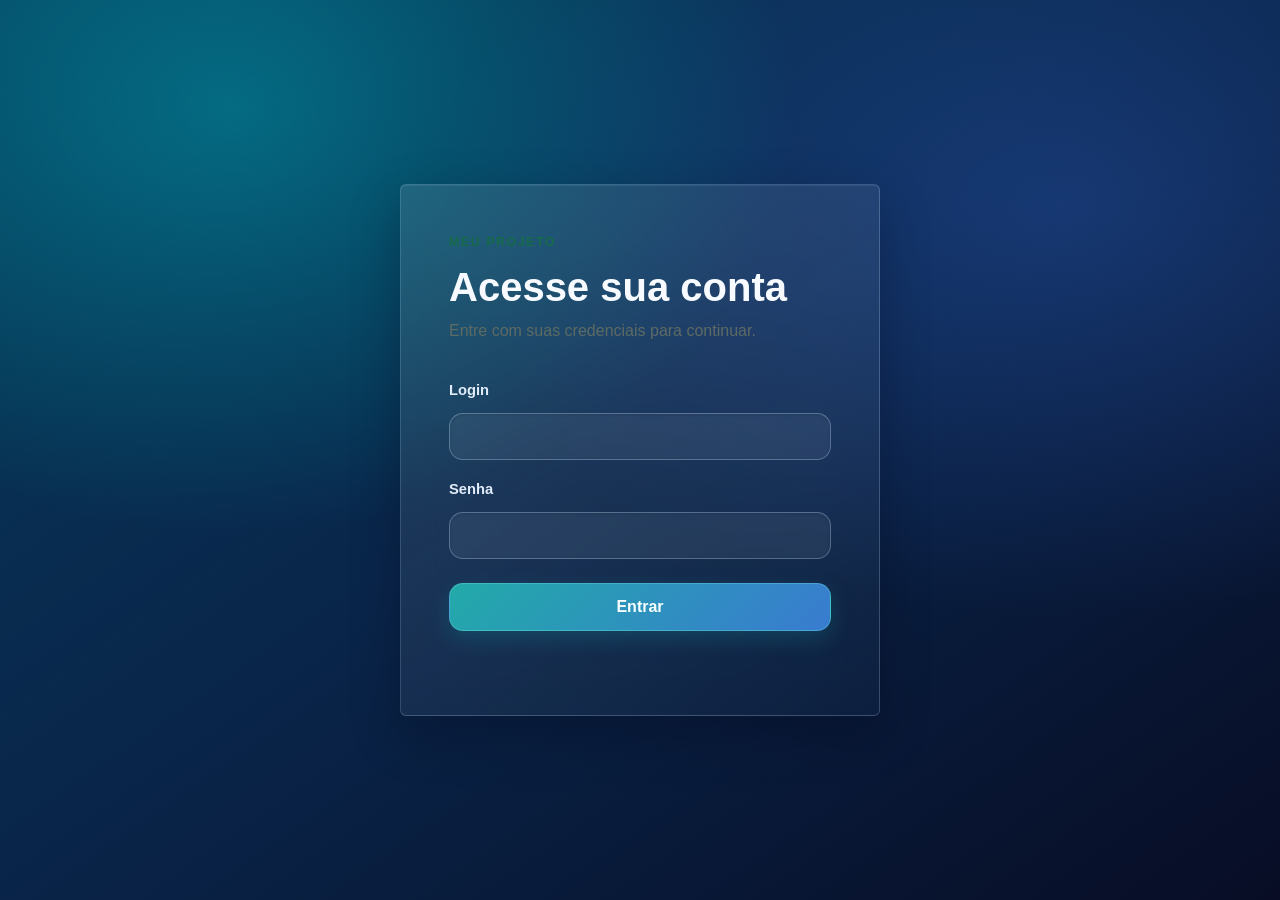
==== frontend/index.html @ c5158ffa "Adiciona interface web do CodeCamp Co-authored-by: Copilot <223556219+Copilot@users.noreply.github.c" ====
<!doctype html>
<html lang="pt-BR">
  <head>
    <meta charset="utf-8">
    <meta name="viewport" content="width=device-width, initial-scale=1">
    <title>Entrar | Meu Projeto</title>
    <link rel="stylesheet" href="css/style.css">
    <link rel="stylesheet" href="css/global.css">
    <script type="module" src="js/login.js"></script>
  </head>
  <body class="gradient-bg">
    <main class="page-shell">
      <section class="panel login-panel glass" aria-labelledby="page-title">
        <p class="eyebrow">Meu Projeto</p>
        <h1 id="page-title">Acesse sua conta</h1>
        <p class="intro">Entre com suas credenciais para continuar.</p>

        <form id="login-form" novalidate>
          <label for="login">Login</label>
          <input id="login" name="login" type="text" autocomplete="username" required>

          <label for="password">Senha</label>
          <input id="password" name="senha" type="password" autocomplete="current-password" required>

          <button id="login-button" type="submit">Entrar</button>
          <div id="login-message" class="message" role="status" aria-live="polite"></div>
        </form>
      </section>
    </main>
  </body>
</html>
---- frontend/css/style.css ----
:root {
  color-scheme: light;
  font-family: "Trebuchet MS", "Segoe UI", sans-serif;
  color: #19231f;
  background: #edf1e8;
  font-synthesis: none;
  text-rendering: optimizeLegibility;
  --ink: #19231f;
  --muted: #5e6b64;
  --green: #176b4b;
  --green-dark: #10543a;
  --line: #d8e0d7;
  --surface: #fffefa;
  --danger: #a3332a;
}

* {
  box-sizing: border-box;
}

body {
  min-width: 320px;
  min-height: 100vh;
  margin: 0;
  background-image: linear-gradient(135deg, #edf1e8 0%, #f7f4e9 52%, #e4eee6 100%);
}

.page-shell {
  width: min(100% - 32px, 760px);
  min-height: 100vh;
  margin: 0 auto;
  display: grid;
  align-content: center;
  padding: 40px 0;
}

.panel {
  padding: clamp(24px, 6vw, 48px);
  border: 1px solid rgba(25, 35, 31, 0.1);
  border-radius: 6px;
  background: var(--surface);
  box-shadow: 0 18px 50px rgba(33, 54, 43, 0.08);
}

.login-panel {
  width: min(100%, 480px);
  justify-self: center;
}

.eyebrow {
  margin: 0 0 12px;
  color: var(--green);
  font-size: 0.78rem;
  font-weight: 700;
  letter-spacing: 0.12em;
  text-transform: uppercase;
}

h1,
h2,
p {
  margin-top: 0;
}

h1 {
  margin-bottom: 10px;
  font-size: clamp(1.8rem, 7vw, 2.5rem);
  line-height: 1.1;
}

h2 {
  margin-bottom: 8px;
  font-size: 1.25rem;
}

.intro,
.message {
  color: var(--muted);
  line-height: 1.5;
}

form {
  display: grid;
  gap: 10px;
  margin-top: 28px;
}

label {
  margin-top: 8px;
  font-size: 0.92rem;
  font-weight: 700;
}

input {
  width: 100%;
  min-height: 46px;
  padding: 10px 12px;
  border: 1px solid #aebbb0;
  border-radius: 4px;
  background: #fff;
  color: var(--ink);
  font: inherit;
}

input:focus-visible,
button:focus-visible {
  outline: 3px solid #9bc9ad;
  outline-offset: 2px;
}

button {
  min-height: 46px;
  margin-top: 14px;
  padding: 10px 16px;
  border: 0;
  border-radius: 4px;
  background: var(--green);
  color: white;
  font: inherit;
  font-weight: 700;
  cursor: pointer;
}

button:hover:not(:disabled) {
  background: var(--green-dark);
}

button:disabled {
  cursor: wait;
  opacity: 0.7;
}

.message {
  min-height: 1.5em;
  margin: 2px 0 0;
}

.message-error {
  color: var(--danger);
}

.message-warning {
  color: #805b10;
}

.dashboard-shell {
  align-content: start;
  gap: 28px;
  padding-top: clamp(32px, 8vh, 72px);
}

.dashboard-header {
  display: flex;
  align-items: center;
  justify-content: space-between;
  gap: 16px;
}

.dashboard-header h1 {
  margin-bottom: 0;
}

.button-secondary {
  min-height: 40px;
  margin: 0;
  border: 1px solid #9eaca1;
  background: transparent;
  color: var(--ink);
}

.button-secondary:hover:not(:disabled) {
  background: #e9efe8;
}

.dashboard-panel {
  min-height: 220px;
}

.data-output {
  overflow: auto;
  max-width: 100%;
  margin: 20px 0 0;
  padding: 16px;
  border-left: 3px solid var(--green);
  background: #f1f5ef;
  color: #26332b;
  font: 0.9rem/1.55 ui-monospace, SFMono-Regular, Consolas, monospace;
  white-space: pre-wrap;
  overflow-wrap: anywhere;
}

@media (max-width: 480px) {
  .dashboard-header {
    align-items: flex-start;
  }

  .button-secondary {
    min-width: 72px;
  }
}
---- frontend/css/global.css ----
/* Identidade visual compartilhada pelo login, dashboard e páginas de gestão. */
:root {
  color-scheme: dark;
  font-family: Inter, "Segoe UI", Roboto, sans-serif;
  font-synthesis: none;
  text-rendering: optimizeLegibility;
  --color-ink: #f2f8ff;
  --color-muted: #b7c8dd;
  --color-sidebar: rgba(9, 24, 55, 0.72);
  --color-sidebar-hover: rgba(44, 101, 147, 0.46);
  --color-accent: #73e4dc;
  --color-page: #071329;
  --color-surface: rgba(17, 37, 72, 0.52);
  --color-border: rgba(194, 225, 255, 0.2);
  --color-glow: rgba(61, 225, 218, 0.22);
  --color-danger: #ff9caa;
  --glass-blur: 18px;
}

*,
*::before,
*::after {
  box-sizing: border-box;
}

html,
body {
  width: 100%;
  min-width: 320px;
  min-height: 100%;
  margin: 0;
}

body {
  color: var(--color-ink);
  background: var(--color-page);
  line-height: 1.6;
}

/* Fundo com luzes difusas, semelhante à atmosfera da referência. */
.gradient-bg {
  background-color: var(--color-page);
  background-image:
    radial-gradient(ellipse at 18% 12%, rgba(0, 184, 193, 0.42), transparent 38%),
    radial-gradient(ellipse at 83% 23%, rgba(45, 91, 187, 0.38), transparent 42%),
    linear-gradient(145deg, #063b5a 0%, #09254a 48%, #080d25 100%);
  background-attachment: fixed;
}

/* Aplique .glass em painéis, cards e blocos de conteúdo. */
.glass {
  border: 1px solid var(--color-border) !important;
  background: linear-gradient(145deg, rgba(255, 255, 255, 0.11), rgba(121, 181, 224, 0.045)) !important;
  -webkit-backdrop-filter: blur(var(--glass-blur));
  backdrop-filter: blur(var(--glass-blur));
  box-shadow: 0 18px 50px rgba(0, 5, 22, 0.28), inset 0 1px rgba(255, 255, 255, 0.08) !important;
}

h1,
h2,
h3 {
  color: #f7fbff;
}

p {
  color: var(--color-muted);
}

a {
  color: var(--color-accent);
}

button,
.primary-button,
.companies-button,
.courses-button {
  border: 1px solid rgba(121, 244, 233, 0.3);
  border-radius: 14px;
  background: linear-gradient(135deg, #22aaa9, #397bd0);
  color: #f8ffff;
  box-shadow: 0 8px 22px rgba(19, 175, 185, 0.2);
  transition: transform 160ms ease, box-shadow 160ms ease, filter 160ms ease;
}

button:hover:not(:disabled),
.primary-button:hover:not(:disabled),
.companies-button:hover:not(:disabled),
.courses-button:hover:not(:disabled) {
  filter: brightness(1.12);
  box-shadow: 0 10px 28px rgba(32, 201, 203, 0.3);
}

button:disabled {
  opacity: 0.65;
}

input,
textarea,
select {
  border: 1px solid rgba(198, 226, 255, 0.3) !important;
  border-radius: 14px !important;
  background: rgba(227, 243, 255, 0.075) !important;
  color: var(--color-ink) !important;
  box-shadow: inset 0 1px 3px rgba(0, 8, 28, 0.15);
}

input::placeholder,
textarea::placeholder {
  color: rgba(218, 232, 247, 0.62);
}

input:focus,
textarea:focus,
select:focus {
  border-color: rgba(115, 228, 220, 0.8) !important;
  box-shadow: 0 0 0 3px rgba(74, 214, 211, 0.16);
  outline: none;
}

label {
  color: #e0ecf9;
}

table {
  color: var(--color-ink);
}

table th {
  background: rgba(165, 208, 238, 0.1) !important;
  color: #c9dced !important;
}

table th,
table td {
  border-color: rgba(195, 220, 245, 0.13) !important;
}

table tbody tr:hover {
  background: rgba(125, 197, 225, 0.075) !important;
}

.sidebar {
  border-right: 1px solid rgba(190, 225, 255, 0.13);
  background: rgba(5, 18, 43, 0.7) !important;
  -webkit-backdrop-filter: blur(20px);
  backdrop-filter: blur(20px);
  box-shadow: 8px 0 32px rgba(0, 7, 24, 0.18);
}

.sidebar__link {
  border-radius: 12px !important;
  color: #d5e6f7 !important;
}

.sidebar__link:hover,
.sidebar__link.active {
  border-left-color: var(--color-accent) !important;
  background: rgba(68, 163, 187, 0.2) !important;
  color: #fff !important;
}

.status-badge,
.course-status {
  border: 1px solid rgba(196, 224, 247, 0.18);
  background: rgba(198, 220, 240, 0.12);
  color: #d8e7f5;
}

.status-badge--active,
.course-status--active {
  border-color: rgba(112, 231, 188, 0.28);
  background: rgba(59, 184, 135, 0.18);
  color: #a5f0d0;
}

.status-badge--inactive,
.course-status--inactive {
  border-color: rgba(255, 165, 160, 0.28);
  background: rgba(209, 82, 91, 0.18);
  color: #ffc0bd;
}

.message-error,
.users-feedback--error,
.companies-feedback--error,
.courses-feedback--error {
  color: var(--color-danger) !important;
}

:focus-visible {
  outline: 3px solid var(--color-accent);
  outline-offset: 3px;
}

@media (prefers-reduced-motion: reduce) {
  *,
  *::before,
  *::after {
    scroll-behavior: auto !important;
    transition-duration: 0.01ms !important;
  }
}
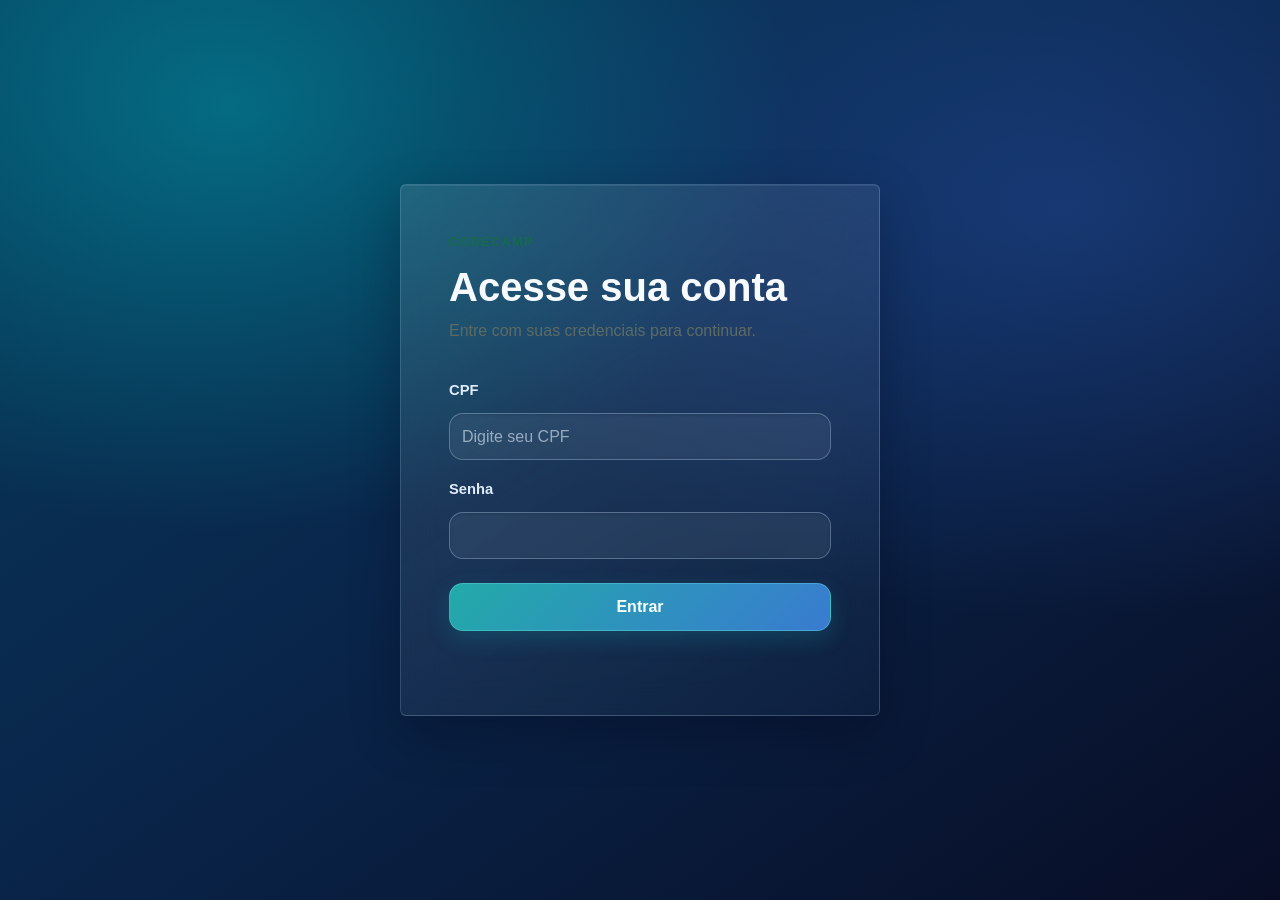
==== commit 57c13ecf: "Auto stash before merge of "main" and "origin/master"" ====
--- a/frontend/index.html
+++ b/frontend/index.html
@@ -3,7 +3,7 @@
   <head>
     <meta charset="utf-8">
     <meta name="viewport" content="width=device-width, initial-scale=1">
-    <title>Entrar | Meu Projeto</title>
+    <title>Entrar | CodeCamp</title>
     <link rel="stylesheet" href="css/style.css">
     <link rel="stylesheet" href="css/global.css">
     <script type="module" src="js/login.js"></script>
@@ -11,13 +11,13 @@
   <body class="gradient-bg">
     <main class="page-shell">
       <section class="panel login-panel glass" aria-labelledby="page-title">
-        <p class="eyebrow">Meu Projeto</p>
+        <p class="eyebrow">CodeCamp</p>
         <h1 id="page-title">Acesse sua conta</h1>
         <p class="intro">Entre com suas credenciais para continuar.</p>
 
         <form id="login-form" novalidate>
-          <label for="login">Login</label>
-          <input id="login" name="login" type="text" autocomplete="username" required>
+          <label for="login">CPF</label>
+          <input id="login" name="login" type="text" inputmode="numeric" autocomplete="username" placeholder="Digite seu CPF" required>
 
           <label for="password">Senha</label>
           <input id="password" name="senha" type="password" autocomplete="current-password" required>
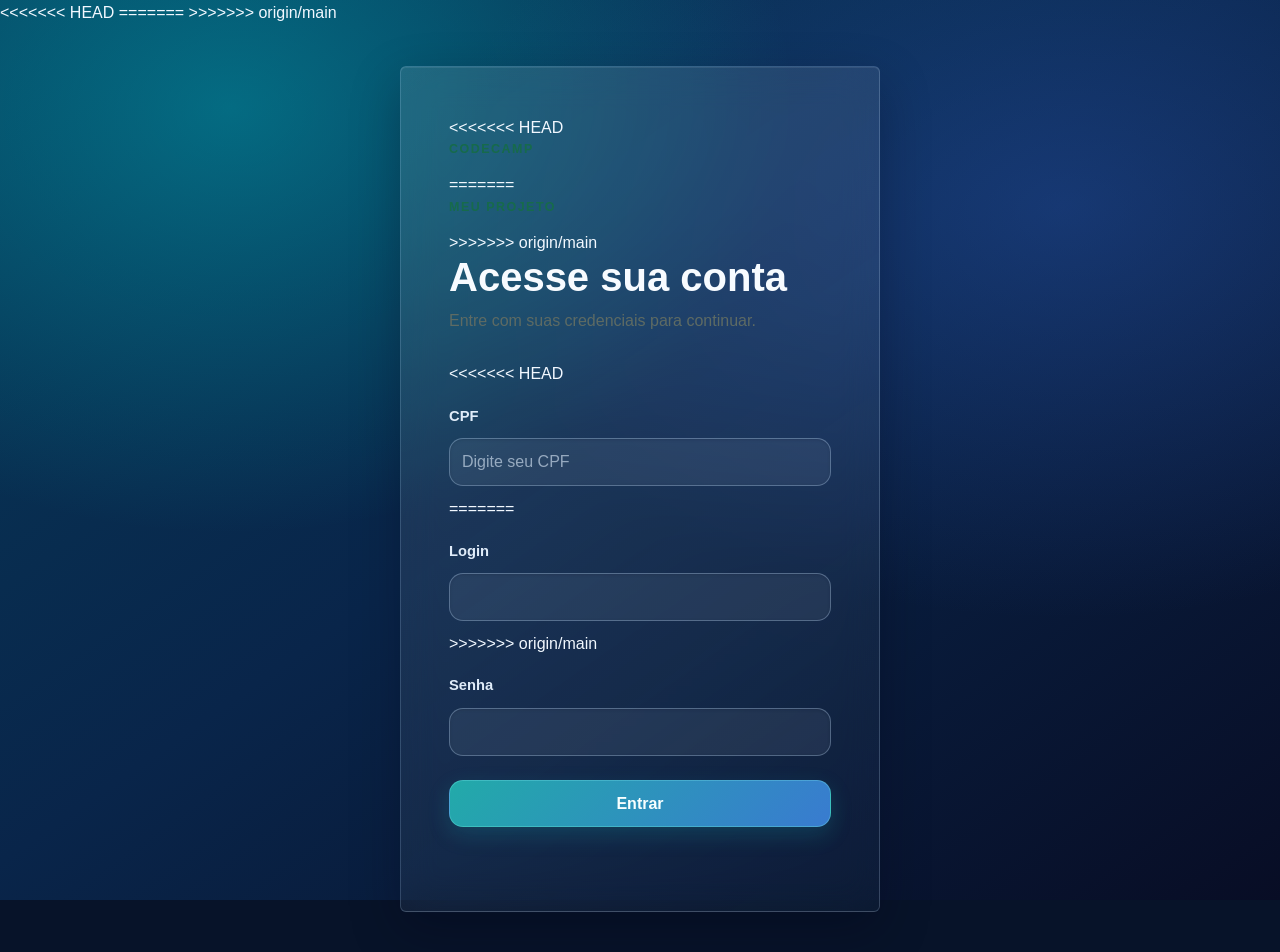
==== commit bd46c871: "Merge remote-tracking branch 'origin/main'" ====
--- a/frontend/index.html
+++ b/frontend/index.html
@@ -3,7 +3,11 @@
   <head>
     <meta charset="utf-8">
     <meta name="viewport" content="width=device-width, initial-scale=1">
+<<<<<<< HEAD
     <title>Entrar | CodeCamp</title>
+=======
+    <title>Entrar | Meu Projeto</title>
+>>>>>>> origin/main
     <link rel="stylesheet" href="css/style.css">
     <link rel="stylesheet" href="css/global.css">
     <script type="module" src="js/login.js"></script>
@@ -11,13 +15,22 @@
   <body class="gradient-bg">
     <main class="page-shell">
       <section class="panel login-panel glass" aria-labelledby="page-title">
+<<<<<<< HEAD
         <p class="eyebrow">CodeCamp</p>
+=======
+        <p class="eyebrow">Meu Projeto</p>
+>>>>>>> origin/main
         <h1 id="page-title">Acesse sua conta</h1>
         <p class="intro">Entre com suas credenciais para continuar.</p>
 
         <form id="login-form" novalidate>
+<<<<<<< HEAD
           <label for="login">CPF</label>
           <input id="login" name="login" type="text" inputmode="numeric" autocomplete="username" placeholder="Digite seu CPF" required>
+=======
+          <label for="login">Login</label>
+          <input id="login" name="login" type="text" autocomplete="username" required>
+>>>>>>> origin/main
 
           <label for="password">Senha</label>
           <input id="password" name="senha" type="password" autocomplete="current-password" required>
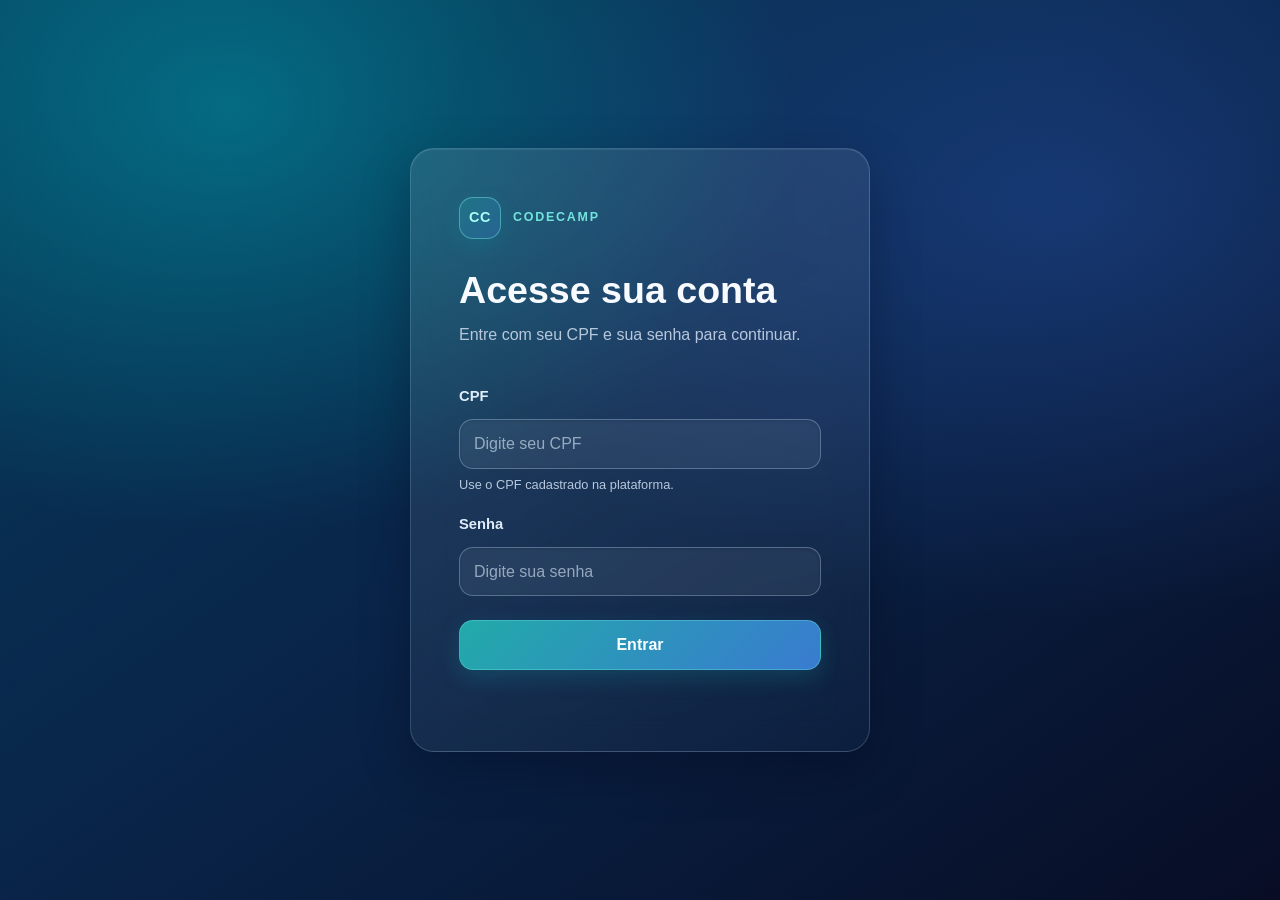
==== commit 153cd982: "Finaliza login e gerenciamento de estudantes Alinha o formulário de login ao contrato do LoginContro" ====
--- a/frontend/index.html
+++ b/frontend/index.html
@@ -3,11 +3,8 @@
   <head>
     <meta charset="utf-8">
     <meta name="viewport" content="width=device-width, initial-scale=1">
-<<<<<<< HEAD
+    <meta name="theme-color" content="#071329">
     <title>Entrar | CodeCamp</title>
-=======
-    <title>Entrar | Meu Projeto</title>
->>>>>>> origin/main
     <link rel="stylesheet" href="css/style.css">
     <link rel="stylesheet" href="css/global.css">
     <script type="module" src="js/login.js"></script>
@@ -15,28 +12,43 @@
   <body class="gradient-bg">
     <main class="page-shell">
       <section class="panel login-panel glass" aria-labelledby="page-title">
-<<<<<<< HEAD
-        <p class="eyebrow">CodeCamp</p>
-=======
-        <p class="eyebrow">Meu Projeto</p>
->>>>>>> origin/main
+        <div class="brand-lockup" aria-label="CodeCamp">
+          <span class="brand-mark" aria-hidden="true">CC</span>
+          <span class="eyebrow">CodeCamp</span>
+        </div>
+
         <h1 id="page-title">Acesse sua conta</h1>
-        <p class="intro">Entre com suas credenciais para continuar.</p>
+        <p class="intro">Entre com seu CPF e sua senha para continuar.</p>
 
         <form id="login-form" novalidate>
-<<<<<<< HEAD
           <label for="login">CPF</label>
-          <input id="login" name="login" type="text" inputmode="numeric" autocomplete="username" placeholder="Digite seu CPF" required>
-=======
-          <label for="login">Login</label>
-          <input id="login" name="login" type="text" autocomplete="username" required>
->>>>>>> origin/main
+          <input
+            id="login"
+            name="login"
+            type="text"
+            inputmode="numeric"
+            autocomplete="username"
+            autocapitalize="off"
+            spellcheck="false"
+            placeholder="Digite seu CPF"
+            aria-describedby="login-hint login-message"
+            required
+          >
+          <small id="login-hint" class="login-hint">Use o CPF cadastrado na plataforma.</small>
 
           <label for="password">Senha</label>
-          <input id="password" name="senha" type="password" autocomplete="current-password" required>
+          <input
+            id="password"
+            name="senha"
+            type="password"
+            autocomplete="current-password"
+            placeholder="Digite sua senha"
+            aria-describedby="login-message"
+            required
+          >
 
           <button id="login-button" type="submit">Entrar</button>
-          <div id="login-message" class="message" role="status" aria-live="polite"></div>
+          <p id="login-message" class="message" role="status" aria-live="polite"></p>
         </form>
       </section>
     </main>
--- a/frontend/css/style.css
+++ b/frontend/css/style.css
@@ -1,200 +1,113 @@
-:root {
-  color-scheme: light;
-  font-family: "Trebuchet MS", "Segoe UI", sans-serif;
-  color: #19231f;
-  background: #edf1e8;
-  font-synthesis: none;
-  text-rendering: optimizeLegibility;
-  --ink: #19231f;
-  --muted: #5e6b64;
-  --green: #176b4b;
-  --green-dark: #10543a;
-  --line: #d8e0d7;
-  --surface: #fffefa;
-  --danger: #a3332a;
-}
-
-* {
-  box-sizing: border-box;
-}
-
-body {
-  min-width: 320px;
+.page-shell {
+  display: grid;
   min-height: 100vh;
-  margin: 0;
-  background-image: linear-gradient(135deg, #edf1e8 0%, #f7f4e9 52%, #e4eee6 100%);
-}
-
-.page-shell {
-  width: min(100% - 32px, 760px);
-  min-height: 100vh;
-  margin: 0 auto;
-  display: grid;
   align-content: center;
-  padding: 40px 0;
-}
-
-.panel {
-  padding: clamp(24px, 6vw, 48px);
-  border: 1px solid rgba(25, 35, 31, 0.1);
-  border-radius: 6px;
-  background: var(--surface);
-  box-shadow: 0 18px 50px rgba(33, 54, 43, 0.08);
+  justify-items: center;
+  padding: 32px 16px;
 }
 
 .login-panel {
-  width: min(100%, 480px);
-  justify-self: center;
+  width: min(100%, 460px);
+  padding: clamp(28px, 7vw, 48px);
+  border-radius: 24px;
+}
+
+.brand-lockup {
+  display: flex;
+  align-items: center;
+  gap: 12px;
+  margin-bottom: 30px;
+}
+
+.brand-mark {
+  display: grid;
+  width: 42px;
+  height: 42px;
+  place-items: center;
+  border: 1px solid rgba(121, 244, 233, 0.42);
+  border-radius: 14px;
+  background: linear-gradient(135deg, rgba(34, 170, 169, 0.28), rgba(57, 123, 208, 0.32));
+  color: #a8fff4;
+  font-size: 0.9rem;
+  font-weight: 800;
+  letter-spacing: 0.04em;
+  box-shadow: 0 8px 22px rgba(19, 175, 185, 0.14);
 }
 
 .eyebrow {
-  margin: 0 0 12px;
-  color: var(--green);
+  margin: 0;
+  color: var(--color-accent);
   font-size: 0.78rem;
   font-weight: 700;
-  letter-spacing: 0.12em;
+  letter-spacing: 0.14em;
   text-transform: uppercase;
 }
 
-h1,
-h2,
-p {
-  margin-top: 0;
+.login-panel h1 {
+  margin: 0 0 10px;
+  font-size: clamp(1.8rem, 7vw, 2.35rem);
+  line-height: 1.15;
 }
 
-h1 {
-  margin-bottom: 10px;
-  font-size: clamp(1.8rem, 7vw, 2.5rem);
-  line-height: 1.1;
+.intro {
+  margin: 0;
+  color: var(--color-muted);
+  line-height: 1.6;
 }
 
-h2 {
-  margin-bottom: 8px;
-  font-size: 1.25rem;
+#login-form {
+  display: grid;
+  gap: 10px;
+  margin-top: 30px;
 }
 
-.intro,
-.message {
-  color: var(--muted);
-  line-height: 1.5;
-}
-
-form {
-  display: grid;
-  gap: 10px;
-  margin-top: 28px;
-}
-
-label {
+#login-form label {
   margin-top: 8px;
+  color: #e0ecf9;
   font-size: 0.92rem;
   font-weight: 700;
 }
 
-input {
+#login-form input {
   width: 100%;
-  min-height: 46px;
-  padding: 10px 12px;
-  border: 1px solid #aebbb0;
-  border-radius: 4px;
-  background: #fff;
-  color: var(--ink);
+  min-height: 48px;
+  padding: 11px 14px;
   font: inherit;
 }
 
-input:focus-visible,
-button:focus-visible {
-  outline: 3px solid #9bc9ad;
-  outline-offset: 2px;
+.login-hint {
+  margin-top: -4px;
+  color: var(--color-muted);
+  font-size: 0.8rem;
 }
 
-button {
-  min-height: 46px;
+#login-button {
+  min-height: 48px;
   margin-top: 14px;
-  padding: 10px 16px;
-  border: 0;
-  border-radius: 4px;
-  background: var(--green);
-  color: white;
+  padding: 11px 16px;
   font: inherit;
   font-weight: 700;
   cursor: pointer;
 }
 
-button:hover:not(:disabled) {
-  background: var(--green-dark);
-}
-
-button:disabled {
-  cursor: wait;
-  opacity: 0.7;
-}
-
 .message {
   min-height: 1.5em;
   margin: 2px 0 0;
+  color: var(--color-muted);
+  font-size: 0.9rem;
+  line-height: 1.5;
 }
 
 .message-error {
-  color: var(--danger);
+  color: var(--color-danger);
 }
 
 .message-warning {
-  color: #805b10;
+  color: #ffd98a;
 }
 
-.dashboard-shell {
-  align-content: start;
-  gap: 28px;
-  padding-top: clamp(32px, 8vh, 72px);
+@media (max-width: 420px) {
+  .login-panel {
+    padding: 28px 22px;
+  }
 }
-
-.dashboard-header {
-  display: flex;
-  align-items: center;
-  justify-content: space-between;
-  gap: 16px;
-}
-
-.dashboard-header h1 {
-  margin-bottom: 0;
-}
-
-.button-secondary {
-  min-height: 40px;
-  margin: 0;
-  border: 1px solid #9eaca1;
-  background: transparent;
-  color: var(--ink);
-}
-
-.button-secondary:hover:not(:disabled) {
-  background: #e9efe8;
-}
-
-.dashboard-panel {
-  min-height: 220px;
-}
-
-.data-output {
-  overflow: auto;
-  max-width: 100%;
-  margin: 20px 0 0;
-  padding: 16px;
-  border-left: 3px solid var(--green);
-  background: #f1f5ef;
-  color: #26332b;
-  font: 0.9rem/1.55 ui-monospace, SFMono-Regular, Consolas, monospace;
-  white-space: pre-wrap;
-  overflow-wrap: anywhere;
-}
-
-@media (max-width: 480px) {
-  .dashboard-header {
-    align-items: flex-start;
-  }
-
-  .button-secondary {
-    min-width: 72px;
-  }
-}
